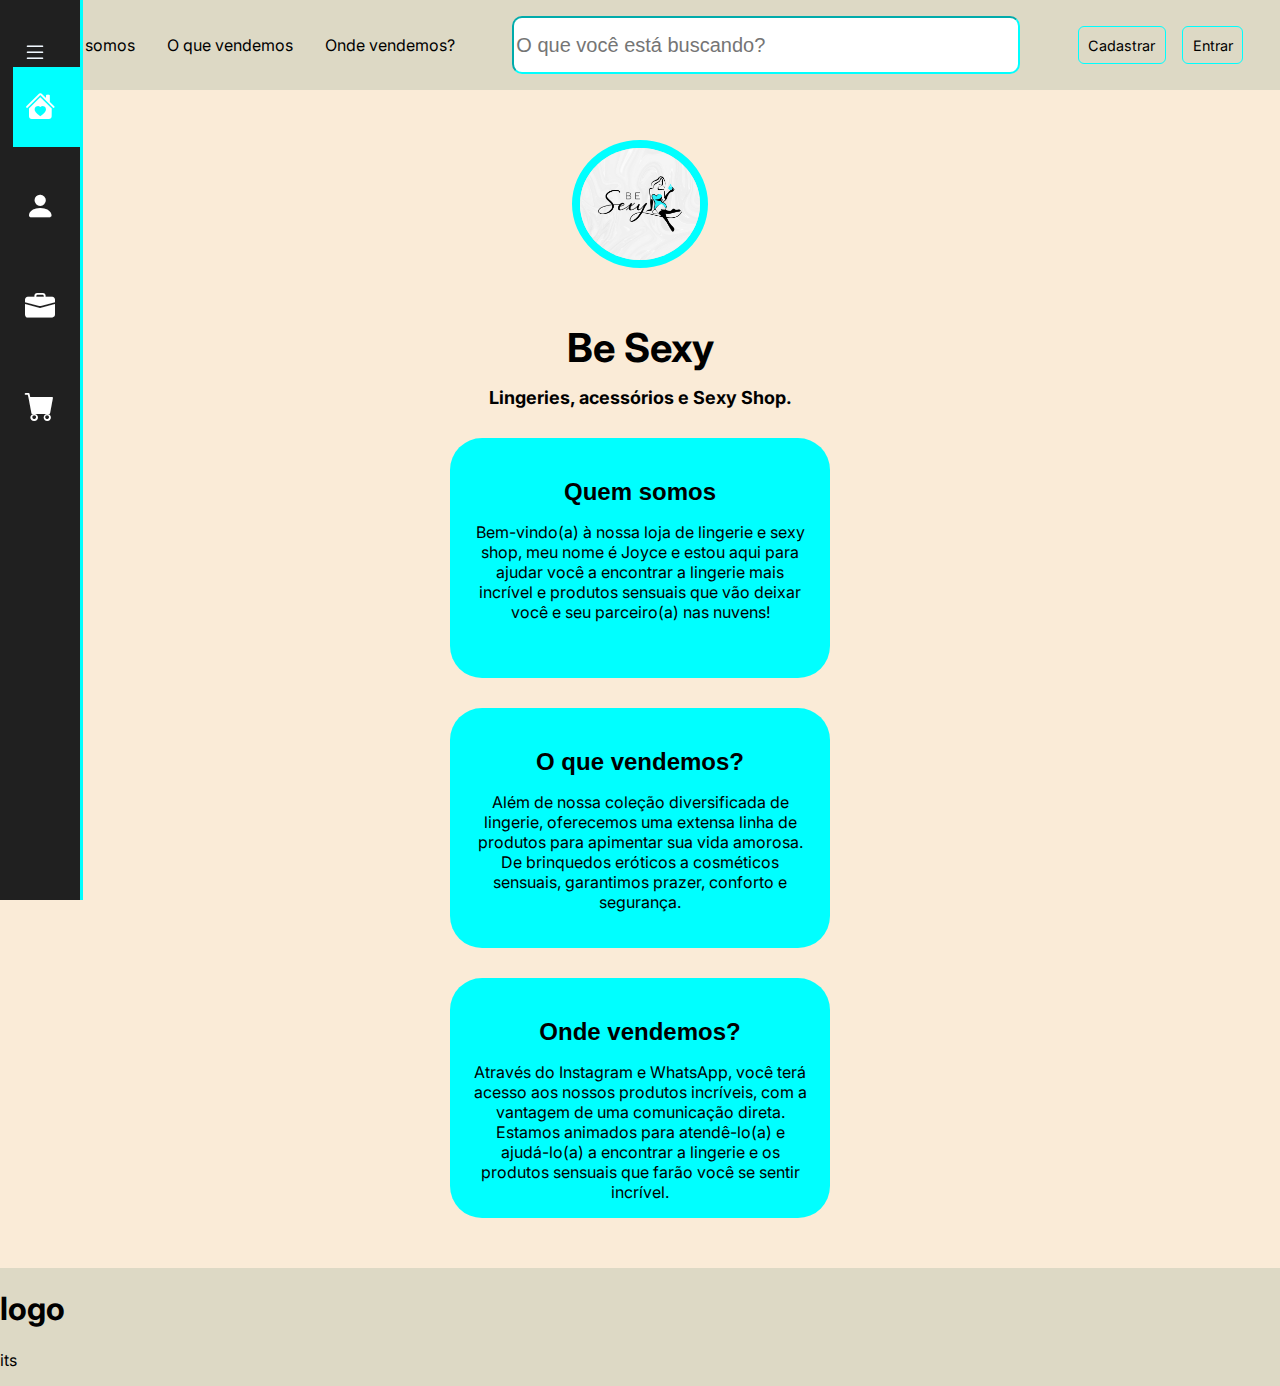
==== index.html @ 0e6db59f "site" ====
<!DOCTYPE html>
<html lang="pt-BR">
<head>
    <meta charset="UTF-8">
    <meta http-equiv="X-UA-Compatible" content="IE=edge">
    <meta name="viewport" content="width=device-width, initial-scale=1.0">
    <title>Be Sexy</title>
    <link rel="stylesheet" href="style.css">
    <link rel="stylesheet" href="https://cdnjs.cloudflare.com/ajax/libs/font-awesome/6.4.0/css/all.min.css" integrity="sha512-iecdLmaskl7CVkqkXNQ/ZH/XLlvWZOJyj7Yy7tcenmpD1ypASozpmT/E0iPtmFIB46ZmdtAc9eNBvH0H/ZpiBw==" crossorigin="anonymous" referrerpolicy="no-referrer" />
    <!-- ... outros cabeçalhos ... -->
    <link rel="shortcut icon" href="favicon.ico" type="image/x-icon">
    <!-- ... outros cabeçalhos ... -->
    <link rel="stylesheet" href="https://cdn.jsdelivr.net/npm/bootstrap-icons@1.10.5/font/bootstrap-icons.css">
</head>
<body>
   <object data="sidebar.html" type="text/html"></object>
<header>
    <nav>
        <a href="#Quemsomos" class="nav-links">Quem somos</a>
        <a href="#" class="nav-links">O que vendemos</a>
        <a href="#" class="nav-links">Onde vendemos?</a>
    </nav>
    <nav>
        <div class="search-box">
            <input type="text" class="search-text" placeholder="O que você está buscando?">
        </div>
    </nav>
    <div class="box-btn-actions">
        <button class="btn-actions">Cadastrar</button>
        <button class="btn-actions">Entrar</button>
    </div>
</header>
<main class="main">
    <section class="cont-sec">
        <div>
            <img class="cont-sec_img" src="icone 1.jpg" alt="Logo">
            <h1 class="cont-sec_name">Be Sexy</h1>
            <h2 class="cont-sec_subtitle">Lingeries, acessórios e Sexy Shop.</h2>
        </div>
    </section>
    <section id="Quemsomos" class="info-cont">
        <div class="info">
            <h2 class="info-title">Quem somos</h2>
            <p class="info-title_sub">Bem-vindo(a) à nossa loja de lingerie e sexy shop, meu nome é Joyce e estou aqui para ajudar você a encontrar a lingerie mais incrível e produtos sensuais que vão deixar você e seu parceiro(a) nas nuvens!</p>
        </div>
        <div class="info">
            <h2 class="info-title">O que vendemos?</h2>
            <p class="info-title_sub">Além de nossa coleção diversificada de lingerie, oferecemos uma extensa linha de produtos para apimentar sua vida amorosa. De brinquedos eróticos a cosméticos sensuais, garantimos prazer, conforto e segurança.</p>
        </div>
        <div class="info">
            <h2 class="info-title">Onde vendemos?</h2>
            <p class="info-title_sub">Através do Instagram e WhatsApp, você terá acesso aos nossos produtos incríveis, com a vantagem de uma comunicação direta. Estamos animados para atendê-lo(a) e ajudá-lo(a) a encontrar a lingerie e os produtos sensuais que farão você se sentir incrível.</p>
        </div>
    </section>
</main>
<footer>
    <div id="footer_content">
        <div id="footer_contact">
            <h1>logo</h1>
            <p>its</p>
            <div id="footer_social_media">
                <a href="#" class="footer-link" id="instagram">
                    <i class="fa-brands fa-instagram"></i>

                </a>
                <a href="#" class="footer-link" id="WhatsApp">
                    <i class="fa-brands fa-whatsapp"></i>

                </a>
            </div>
        </div>

    </div>

</footer>
<script src="main.js"></script> 
</body>
</html>
---- style.css ----
@import url('https://fonts.googleapis.com/css2?family=Inter:wght@200;300;400;500;600&family=Lato:ital@1&display=swap');

* {
    font-family: 'inter', sans-serif;
}

body {
    background-color: antiquewhite;
    font-size: 100%;
    height: 100vh;
    width: 100vw;
    margin: 0;
  
}

header {
    display: flex;
    justify-content: space-around;
    align-items: center;
    gap: 16px;
    flex-wrap: wrap;
    padding: 16px;
    background-color: rgb(221, 217, 197);

}

nav {
    display: flex;
    gap: 2rem;
    justify-content: center;
    align-items: center;
    flex-wrap: wrap;

}

.nav-links { 
    
    text-decoration: none;
    color: black
    
}

.nav-links:hover {
    color: blue;
    transition: 4s;
    text-decoration: underline;
    

}

.box-btn-actions {
    display: flex;
    gap: 16px;

}
button {
    padding: .6rem;
    font-size: .9rem;
    border-radius: 6px;
    cursor: pointer;
    transition: .4s;

}

.btn-actions {
    background-color: transparent;
    border: 1px solid aqua;
    color: black;
}



.search-text{
    width: 500px;
    height: 52px;
    border-radius: 10px;
    border-color: #00FFFF;
    font-size: 20px;
    font-family: 'Franklin Gothic Medium', 'Arial Narrow', Arial, sans-serif;

}



.main {
    text-align: center;
    flex-direction: column;
    justify-content: center;
    margin-top: 50px;
}

.cont-sec_img {
    width: 120px;
    border-radius: 50%;
    border: 8px solid #00FFFF;
    margin-bottom: 24px;
}

.cont-sec_name {
    font-size: 40px;
    margin-bottom: 8px;
  
}

.cont-sec_subtitle {
    font-size: 18px;
    margin-bottom: 30px;
}

.info-cont {
    display: flex;
    flex-direction: column;
    align-items: center;
    gap: 30px;
    justify-content: center;
    flex-wrap: wrap;
    margin-bottom: 50px;
}

.info {
    width: 340px;
    height: 200px;
    background-color: #00FFFF;
    padding: 20px;
    border-radius: 32px;
    justify-content: center;
}

.info-title {
    font-size: 24px;
    margin-bottom: 16px;
    padding: 0px;
    font-family: arial;
}



footer {
    width: 100%;
    background-color: rgb(221, 217, 197);
   
}

#footer_content {
    display: grid;
    grid-template-columns: repeat(4, 1fr);
}

object {
    width: 100%;
    height: 100%;
    position: fixed;
    top: 0;
    left: 0;
    z-index: 9999;
}
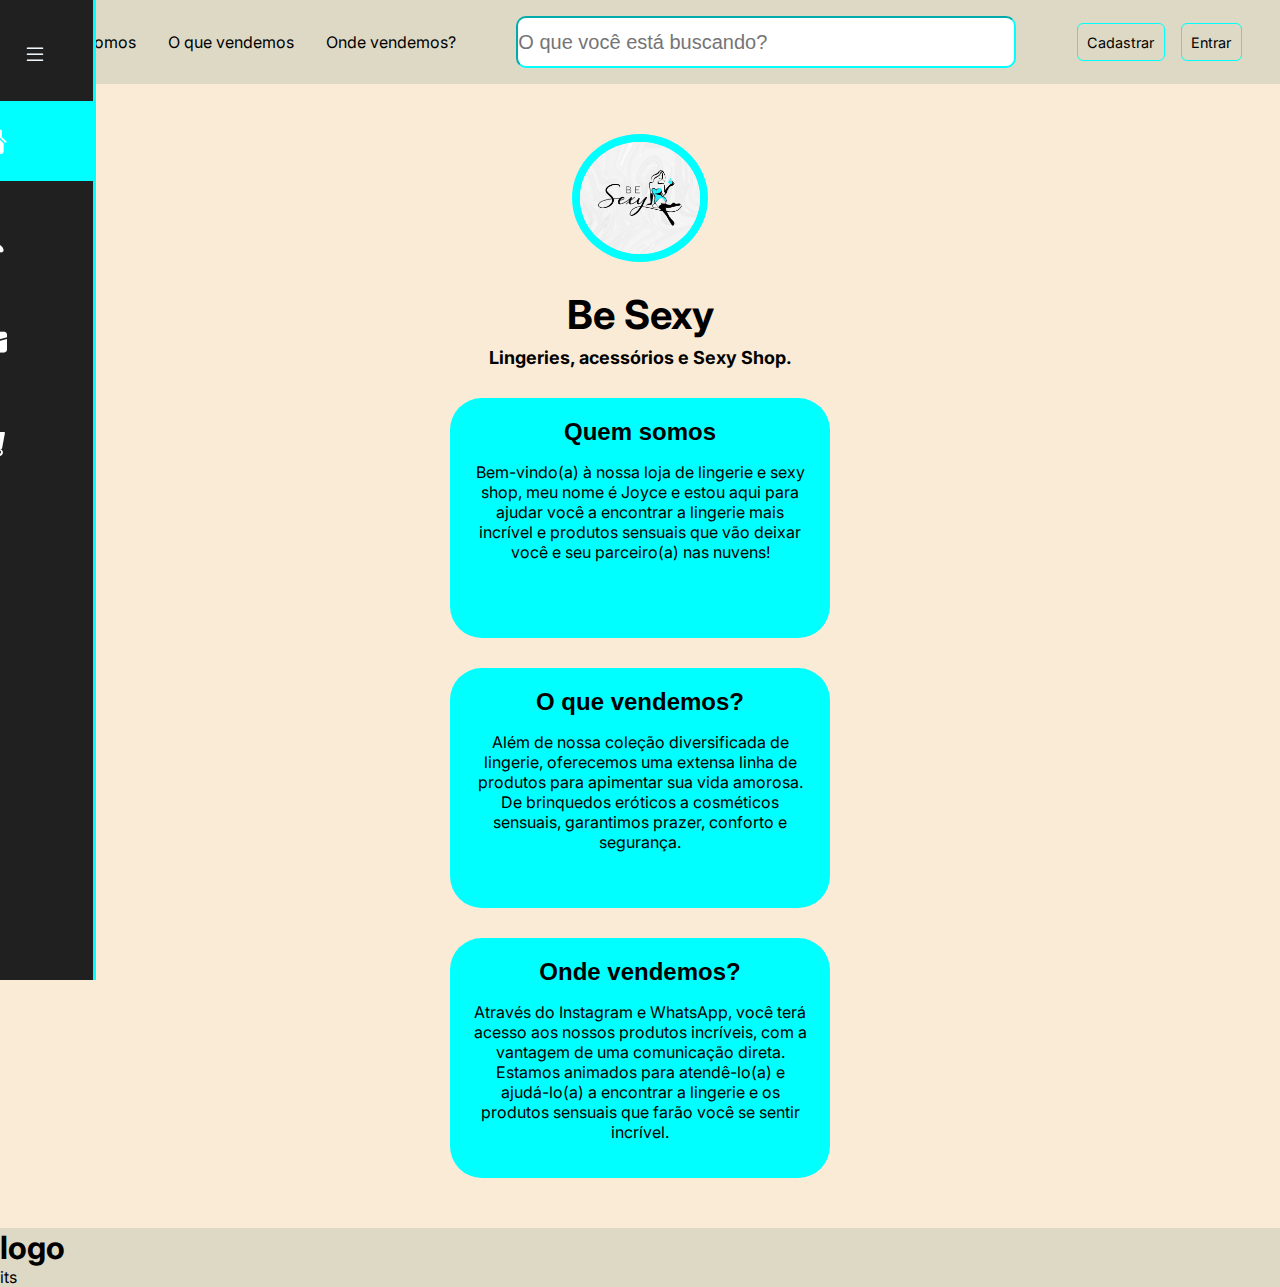
==== commit a9f7fe3f: "att" ====
--- a/index.html
+++ b/index.html
@@ -8,13 +8,40 @@
     <link rel="stylesheet" href="style.css">
     <link rel="stylesheet" href="https://cdnjs.cloudflare.com/ajax/libs/font-awesome/6.4.0/css/all.min.css" integrity="sha512-iecdLmaskl7CVkqkXNQ/ZH/XLlvWZOJyj7Yy7tcenmpD1ypASozpmT/E0iPtmFIB46ZmdtAc9eNBvH0H/ZpiBw==" crossorigin="anonymous" referrerpolicy="no-referrer" />
     <!-- ... outros cabeçalhos ... -->
-    <link rel="shortcut icon" href="favicon.ico" type="image/x-icon">
-    <!-- ... outros cabeçalhos ... -->
     <link rel="stylesheet" href="https://cdn.jsdelivr.net/npm/bootstrap-icons@1.10.5/font/bootstrap-icons.css">
 </head>
 <body>
-   <object data="sidebar.html" type="text/html"></object>
+   
 <header>
+    <nav class="menu-lateral">
+        <div class="btn-expandir">
+            <i class="bi bi-list" id="btn-exp"></i>
+        </div>
+        <ul>
+            <li class="item-menu ativo">
+                <a href="#"></a>
+                <span class="icon"><i class="bi bi-house-heart-fill"></i></span>
+                <span class="txt-link">Home</span>
+            </li >
+            <li class="item-menu">
+                <a href="#"></a>
+                <span class="icon"><i class="bi bi-person-fill"></i></span>
+                <span class="txt-link">Conta</span>
+            </li>
+            <li class="item-menu">
+                <a href="#"></a>
+                <span class="icon"><i class="bi bi-briefcase-fill"></i></span>
+                <span class="txt-link">Contato</span>
+            </li>
+            <li class="item-menu" >
+                <a href="#"></a>
+                <span class="icon"><i class="bi bi-cart-fill"></i></span>
+                <span class="txt-link">Meu carrinho</span>
+            </li>
+        
+        </ul>
+
+    </nav>
     <nav>
         <a href="#Quemsomos" class="nav-links">Quem somos</a>
         <a href="#" class="nav-links">O que vendemos</a>
@@ -22,12 +49,14 @@
     </nav>
     <nav>
         <div class="search-box">
-            <input type="text" class="search-text" placeholder="O que você está buscando?">
+            <input class="search-text " autocomplete="off" type="search" placeholder="O que você está buscando?" aria-label="O que você está buscando?">
+            
+        </button>
         </div>
     </nav>
     <div class="box-btn-actions">
-        <button class="btn-actions">Cadastrar</button>
-        <button class="btn-actions">Entrar</button>
+        <a href="Cadastro/cadastro.html"><button class="btn-actions">Cadastrar</button></a>
+        <a href="loguin.html"><button class="btn-actions">Entrar</button> </a>
     </div>
 </header>
 <main class="main">
--- a/style.css
+++ b/style.css
@@ -2,6 +2,10 @@
 
 * {
     font-family: 'inter', sans-serif;
+    margin: 0;
+    padding: 0;
+  
+    
 }
 
 body {
@@ -13,6 +17,76 @@
   
 }
 
+nav.menu-lateral {
+    width: 80px;
+    height: 100%;
+    background-color: #202020;
+    padding: 40px 0 40px 1%;
+    box-shadow: 3px 0 0 aqua;
+    position: fixed;
+    top: 0;
+    left: 0;
+    overflow: hidden;
+    transition: .5s;
+    cursor: pointer;
+}
+.menu-lateral.expandir {
+    width: 300px;
+  
+}
+
+.btn-expandir {
+    width: 100%;
+    padding-left: 10px;
+    cursor: pointer;
+
+}
+.btn-expandir > i {
+    color: aliceblue;
+    font-size: 24px;
+}
+ul {
+    height: 100%;
+    list-style-type: none;
+}
+
+ul li.item-menu {
+    transition: .2s;
+}
+.ativo {
+    background-color: aqua;
+}
+
+.item-menu {
+    color: white;
+    text-decoration: none;
+    font-size: 20px;
+    padding: 20px 4%;
+    display: flex;
+    margin-bottom: 20px;
+    line-height: 40px;
+}
+
+.item-menu:hover {
+    background: aqua;
+}
+
+.txt-link {
+    margin-left: 70px;
+    transition: .5s;
+    opacity: 0;
+}
+nav.menu-lateral.expandir .txt-link{
+    margin-left: 40px;
+    opacity: 1;
+}
+
+.icon {
+    font-size: 30px;
+    margin-left: 10px;
+   
+}
+
 header {
     display: flex;
     justify-content: space-around;
@@ -22,6 +96,7 @@
     padding: 16px;
     background-color: rgb(221, 217, 197);
 
+
 }
 
 nav {
@@ -30,13 +105,21 @@
     justify-content: center;
     align-items: center;
     flex-wrap: wrap;
-
-}
+    
+   
+
+}
+
+
+
 
 .nav-links { 
     
     text-decoration: none;
-    color: black
+    color: black;
+    
+    
+    
     
 }
 
@@ -44,6 +127,7 @@
     color: blue;
     transition: 4s;
     text-decoration: underline;
+    cursor: pointer;
     
 
 }
@@ -66,6 +150,10 @@
     background-color: transparent;
     border: 1px solid aqua;
     color: black;
+}
+
+.search-box {
+    cursor: pointer;
 }
 
 
@@ -77,6 +165,7 @@
     border-color: #00FFFF;
     font-size: 20px;
     font-family: 'Franklin Gothic Medium', 'Arial Narrow', Arial, sans-serif;
+    cursor: pointer;
 
 }
 
@@ -157,7 +246,3 @@
 
 
 
-
-
-
-
